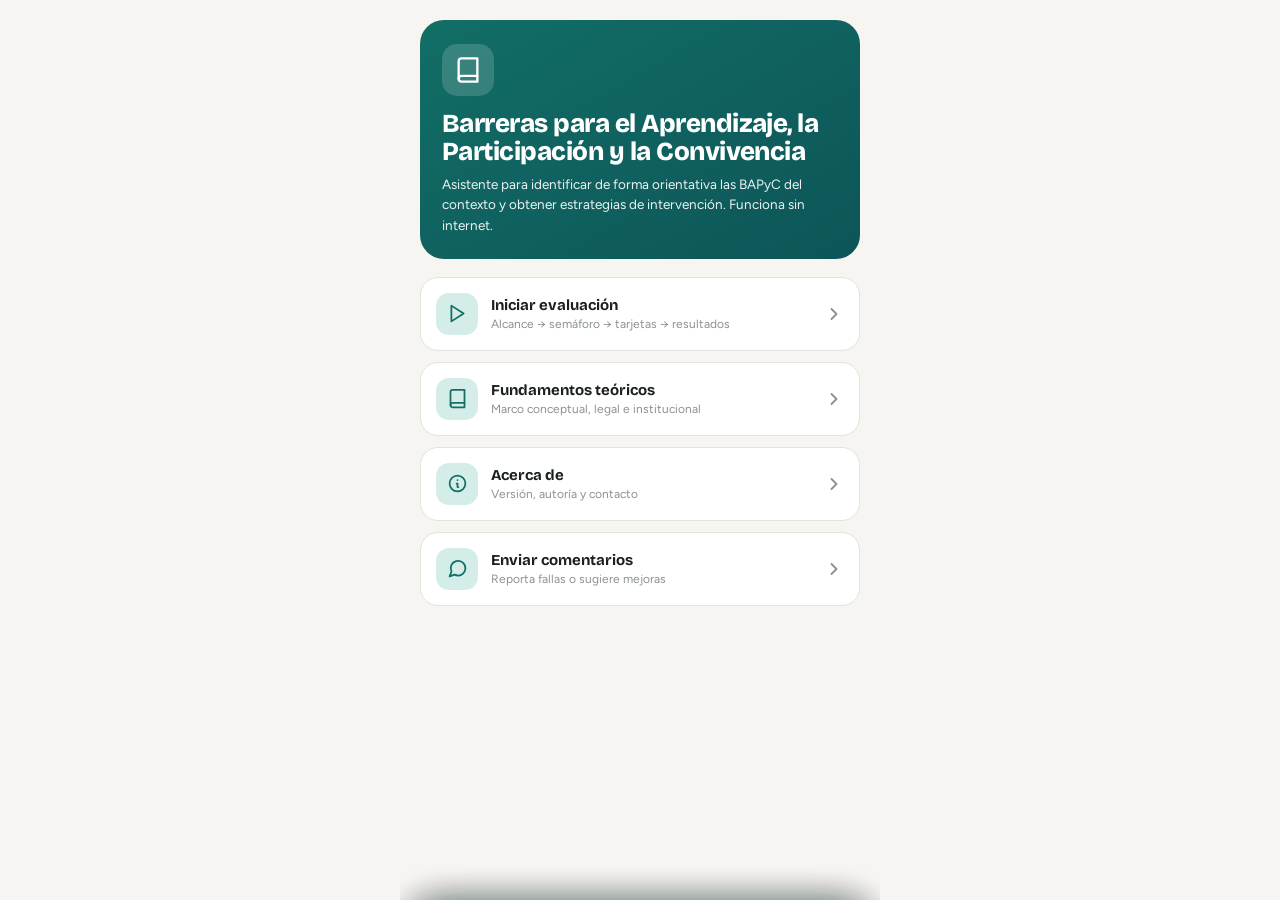
==== index.html @ d59c04f3 "Install Vercel Web Analytics ## Vercel Web Analytics Implementation  Successfully installed and conf" ====
<!doctype html>
<html lang="es-MX">
<head>
  <meta charset="utf-8">
  <meta name="viewport" content="width=device-width, initial-scale=1, viewport-fit=cover, maximum-scale=1">
  <meta name="theme-color" content="#126E66">
  <meta name="apple-mobile-web-app-capable" content="yes">
  <meta name="apple-mobile-web-app-status-bar-style" content="default">
  <meta name="apple-mobile-web-app-title" content="BAPyC">
  <link rel="manifest" href="./manifest.webmanifest">
  <link rel="apple-touch-icon" href="./icons/icon-192.png">
  <link rel="preconnect" href="https://fonts.googleapis.com">
  <link rel="preconnect" href="https://fonts.gstatic.com" crossorigin>
  <link rel="stylesheet" href="https://fonts.googleapis.com/css2?family=Bricolage+Grotesque:opsz,wght@12..96,600;12..96,700;12..96,800&family=Figtree:wght@400;500;600;700&display=swap">
  <link rel="stylesheet" href="./styles.css">
  <title>BAPyC · Diagnóstico</title>
  <script>
    window.va = window.va || function () { (window.vaq = window.vaq || []).push(arguments); };
  </script>
  <script defer src="/_vercel/insights/script.js"></script>
</head>
<body>
<div class="app" id="app">

  <!-- ══════════ VIEW · INICIO ══════════ -->
  <section class="view active" data-view="inicio">
    <div class="body" style="padding-top:calc(env(safe-area-inset-top) + 20px)">
      <div class="home-hero">
        <div class="logo"><svg viewBox="0 0 24 24" fill="none" stroke="#fff" stroke-width="2" stroke-linecap="round" stroke-linejoin="round"><path d="M4 19.5A2.5 2.5 0 016.5 17H20"/><path d="M6.5 2H20v20H6.5A2.5 2.5 0 014 19.5v-15A2.5 2.5 0 016.5 2z"/></svg></div>
        <h1>Barreras para el Aprendizaje, la Participación y la Convivencia</h1>
        <p>Asistente para identificar de forma orientativa las BAPyC del contexto y obtener estrategias de intervención. Funciona sin internet.</p>
      </div>
      <div class="home-list">
        <button class="home-item" id="homeStart">
          <div class="hic"><svg viewBox="0 0 24 24" fill="none" stroke="currentColor" stroke-width="2" stroke-linecap="round" stroke-linejoin="round"><path d="M5 3l14 9-14 9V3z"/></svg></div>
          <div><div class="ht">Iniciar evaluación</div><div class="hs">Alcance → semáforo → tarjetas → resultados</div></div>
          <svg class="harrow" width="20" height="20" viewBox="0 0 24 24" fill="none" stroke="currentColor" stroke-width="2.2" stroke-linecap="round" stroke-linejoin="round"><path d="M9 6l6 6-6 6"/></svg>
        </button>
        <button class="home-item" id="homeFund">
          <div class="hic"><svg viewBox="0 0 24 24" fill="none" stroke="currentColor" stroke-width="2" stroke-linecap="round" stroke-linejoin="round"><path d="M4 19.5A2.5 2.5 0 016.5 17H20"/><path d="M6.5 2H20v20H6.5A2.5 2.5 0 014 19.5v-15A2.5 2.5 0 016.5 2z"/></svg></div>
          <div><div class="ht">Fundamentos teóricos</div><div class="hs">Marco conceptual, legal e institucional</div></div>
          <svg class="harrow" width="20" height="20" viewBox="0 0 24 24" fill="none" stroke="currentColor" stroke-width="2.2" stroke-linecap="round" stroke-linejoin="round"><path d="M9 6l6 6-6 6"/></svg>
        </button>
        <button class="home-item" id="homeAbout">
          <div class="hic"><svg viewBox="0 0 24 24" fill="none" stroke="currentColor" stroke-width="2" stroke-linecap="round" stroke-linejoin="round"><circle cx="12" cy="12" r="9"/><path d="M12 8v.01M11 12h1v4h1"/></svg></div>
          <div><div class="ht">Acerca de</div><div class="hs">Versión, autoría y contacto</div></div>
          <svg class="harrow" width="20" height="20" viewBox="0 0 24 24" fill="none" stroke="currentColor" stroke-width="2.2" stroke-linecap="round" stroke-linejoin="round"><path d="M9 6l6 6-6 6"/></svg>
        </button>
      </div>
      <button class="install-btn" id="installBtn" style="display:none">
        <svg viewBox="0 0 24 24" fill="none" stroke="currentColor" stroke-width="2" stroke-linecap="round" stroke-linejoin="round"><path d="M12 3v12M8 11l4 4 4-4"/><path d="M4 17v2a2 2 0 002 2h12a2 2 0 002-2v-2"/></svg>
        Instalar en la pantalla de inicio
      </button>
    </div>
  </section>

  <!-- ══════════ VIEW · FUNDAMENTOS ══════════ -->
  <section class="view" data-view="fundamentos">
    <div class="appbar">
      <div class="back" id="backFund">‹</div>
      <div class="titles"><span class="kicker">Referencia</span><h2>Fundamentos teóricos</h2></div>
    </div>
    <div class="body" id="fundBody"></div>
  </section>

  <!-- ══════════ VIEW · ACERCA DE ══════════ -->
  <section class="view" data-view="acerca">
    <div class="appbar">
      <div class="back" id="backAbout">‹</div>
      <div class="titles"><span class="kicker">Información</span><h2>Acerca de</h2></div>
    </div>
    <div class="body">
      <div class="about-card">
        <div class="about-row"><span class="al">Aplicación</span><span class="av">BAPyC · Diagnóstico</span></div>
        <div class="about-row"><span class="al">Versión</span><span class="av">PWA 1.1</span></div>
        <div class="about-row"><span class="al">Desarrollador</span><span class="av">José A. Lara C.</span></div>
        <div class="about-row"><span class="al">Organización</span><span class="av">ARTHYON</span></div>
        <div class="about-row"><span class="al">Contacto</span><span class="av">arthyonapps@gmail.com</span></div>
      </div>
      <p class="about-copy">© 2026 ARTHYON · José A. Lara C.<br>Todos los derechos reservados.</p>
      <p class="about-copy" style="color:var(--ink2)">Resultado orientativo: no diagnostica al estudiante. Identifica barreras del contexto y requiere revisión con el colectivo escolar y la UDEI.</p>
    </div>
  </section>

  <!-- ══════════ VIEW 0 · ALCANCE ══════════ -->
  <section class="view" data-view="scope">
    <div class="appbar">
      <div class="back" id="backToInicio">‹</div>
      <div class="titles">
        <span class="kicker">Antes de empezar</span>
        <h2>¿Sobre quién es la valoración?</h2>
      </div>
    </div>
    <div class="body">
      <p class="lead">Elige el alcance. En todos los casos, cada barrera se ubica en el <b>contexto donde se genera</b> (aula, escuela o familia) — el alcance solo define a quién acompañas.</p>
      <div id="scopeList"></div>
      <div class="scope-ref" id="scopeRef" style="display:none">
        <label id="scopeRefLbl">Identificador</label>
        <input id="scopeRefInput" type="text" maxlength="24" placeholder="Iniciales o código" autocomplete="off">
        <div class="priv">
          <svg width="14" height="14" viewBox="0 0 24 24" fill="none" stroke="var(--ink3)" stroke-width="2" stroke-linecap="round" stroke-linejoin="round"><path d="M12 2l8 4v6c0 5-3.5 8-8 10-4.5-2-8-5-8-10V6z"/></svg>
          Usa un nombre o alias (no el nombre completo real). No registres datos sensibles.
        </div>
      </div>
      <div class="scope-cond" id="scopeCond" style="display:none">
        <div class="sheet-lbl" id="condLbl">¿Enfrenta alguna condición? (opcional)</div>
        <button class="cond-select" id="condSelect" type="button">
          <span id="condSelectText" class="ph">Selecciona una condición…</span>
          <svg class="chev" viewBox="0 0 24 24" fill="none" stroke="currentColor" stroke-width="2.2" stroke-linecap="round" stroke-linejoin="round"><path d="M6 9l6 6 6-6"/></svg>
        </button>
        <div class="cond-hint">
          <svg width="14" height="14" viewBox="0 0 24 24" fill="none" stroke="var(--ink3)" stroke-width="2" stroke-linecap="round"><path d="M12 8v5M12 16h.01"/><circle cx="12" cy="12" r="9"/></svg>
          Solo personaliza los ejemplos para hacer visibles barreras del contexto que a veces no se notan. No es un diagnóstico ni lo requiere: el resultado siempre se atribuye al contexto, nunca al alumno.
        </div>
      </div>
    </div>
    <div class="foot">
      <button class="cta" id="toSemaforo" disabled>Continuar <svg width="18" height="18" viewBox="0 0 24 24" fill="none" stroke="currentColor" stroke-width="2.4" stroke-linecap="round"><path d="M5 12h14M13 6l6 6-6 6"/></svg></button>
      <p class="foot-note" id="scopeNote">Elige un alcance para continuar</p>
    </div>
  </section>

  <!-- ══════════ VIEW 1 · SEMÁFORO ══════════ -->
  <section class="view" data-view="semaforo">
    <div class="appbar">
      <div class="back" id="backScope">‹</div>
      <div class="titles">
        <span class="kicker">Paso 1 de 4 · 30 segundos</span>
        <h2>¿Dónde vale la pena mirar?</h2>
      </div>
    </div>
    <div class="body">
      <div id="scopeBadgeWrap"></div>
      <div id="condNote"></div>
      <p class="lead">Piensa en las barreras que el alumnado enfrenta y marca con el semáforo cómo ves cada familia. <b>Solo profundizarás en las que marques 🟡 o 🔴.</b></p>
      <div id="famList"></div>
      <button class="ev-cam" id="addBarBtn" style="margin-top:2px">
        <svg width="17" height="17" viewBox="0 0 24 24" fill="none" stroke="currentColor" stroke-width="2.2" stroke-linecap="round"><path d="M12 5v14M5 12h14"/></svg>
        ¿No encuentras la barrera? Agrégala
      </button>
    </div>
    <div class="foot">
      <button class="cta" id="toSwipe" disabled>Explorar barreras señaladas <svg width="18" height="18" viewBox="0 0 24 24" fill="none" stroke="currentColor" stroke-width="2.4" stroke-linecap="round"><path d="M5 12h14M13 6l6 6-6 6"/></svg></button>
      <p class="foot-note" id="semNote">Marca al menos una familia para continuar</p>
    </div>
  </section>

  <!-- ══════════ VIEW 2 · SWIPE ══════════ -->
  <section class="view" data-view="swipe">
    <div class="appbar">
      <div class="back" id="backSem">‹</div>
      <div class="titles">
        <span class="kicker" id="swKicker">Paso 2 de 4 · Explorar</span>
        <h2 id="swTitle">Explorar situaciones</h2>
      </div>
    </div>
    <div class="body" style="overflow:hidden">
      <div class="deck-head">
        <div class="deck-fam" id="deckFam"></div>
        <div class="deck-count" id="deckCount"></div>
      </div>
      <div class="progress"><i id="swBar" style="width:0%"></i></div>
      <div class="deck" id="deck"></div>
      <div class="sw-actions">
        <button class="sw-btn no" id="btnNo" aria-label="No lo veo">✕</button>
        <button class="sw-btn idk" id="btnIdk" aria-label="No sé">?</button>
        <button class="sw-btn yes" id="btnYes" aria-label="Sí lo veo">✓</button>
      </div>
      <div class="sw-legend"><span>No lo veo</span><span>No sé</span><span>Sí lo veo</span></div>
      <button class="ev-cam" id="prevCardBtn" style="margin-top:14px;display:none">
        <svg width="16" height="16" viewBox="0 0 24 24" fill="none" stroke="currentColor" stroke-width="2.2" stroke-linecap="round" stroke-linejoin="round"><path d="M9 14l-4-4 4-4"/><path d="M5 10h11a4 4 0 010 8h-1"/></svg>
        Regresar a pregunta anterior
      </button>
    </div>

    <!-- context picker -->
    <div class="ctxscrim" id="ctxScrim"></div>
    <div class="ctxsheet" id="ctxSheet">
      <h3>¿En qué contexto se genera?</h3>
      <p>La barrera se genera en el contexto, no en el alumno. Marca todos los contextos donde el alumnado la enfrenta — en 2 o más se vuelve <b>sistémica</b>.</p>
      <div class="ctx-opts" id="ctxOpts"></div>
      <div class="freq-lbl">¿Con qué frecuencia ocurre? <span>define el impacto y la prioridad</span></div>
      <div class="freq-opts" id="freqOpts"></div>
      <div style="display:flex;gap:10px;align-items:stretch">
        <button class="cta ghost" id="ctxCancel" style="flex:0 0 54px;width:54px;padding:0" aria-label="Atrás">
          <svg width="20" height="20" viewBox="0 0 24 24" fill="none" stroke="currentColor" stroke-width="2.4" stroke-linecap="round" stroke-linejoin="round"><path d="M15 18l-6-6 6-6"/></svg>
        </button>
        <button class="cta" id="ctxConfirm" style="flex:1">Confirmar</button>
      </div>
    </div>

    <!-- hoja de ayuda -->
    <div class="ctxscrim" id="helpScrim"></div>
    <div class="ctxsheet" id="helpSheet">
      <h3>¿Qué observar?</h3>
      <div class="help-fam" id="helpFam"></div>
      <div class="help-q" id="helpQ"></div>
      <p id="helpExpl"></p>
      <div class="sheet-lbl" id="helpExLbl">Ejemplos</div>
      <ul class="help-ex" id="helpEx"></ul>
      <div style="display:flex;gap:9px">
        <button class="cta2 solid" data-a="yes" style="flex:1">Sí lo veo</button>
        <button class="cta2" data-a="no" style="flex:1">No lo veo</button>
      </div>
      <button class="cta2 ghost2" data-a="idk" style="margin-top:9px;width:100%">Aún no lo sé</button>
    </div>
  </section>

  <!-- ══════════ VIEW 3 · EVIDENCIA ══════════ -->
  <section class="view" data-view="evidencia">
    <div class="appbar">
      <div class="back" id="backSwipe">‹</div>
      <div class="titles">
        <span class="kicker">Paso 3 de 4 · Evidencia</span>
        <h2>Respalda lo que viste</h2>
      </div>
    </div>
    <div class="body">
      <p class="lead">Solo para las barreras presentes en el contexto. <b>Toca la evidencia observable — sin teclear.</b></p>
      <div id="evList"></div>
    </div>
    <div class="foot">
      <button class="cta" id="toResults">Ver resultados <svg width="18" height="18" viewBox="0 0 24 24" fill="none" stroke="currentColor" stroke-width="2.4" stroke-linecap="round"><path d="M5 12h14M13 6l6 6-6 6"/></svg></button>
    </div>
  </section>

  <!-- ══════════ VIEW 4 · RESULTADOS ══════════ -->
  <section class="view" data-view="resultados">
    <div class="appbar">
      <div class="titles">
        <span class="kicker">Paso 4 de 4 · Resultados</span>
        <h2>Barreras identificadas</h2>
      </div>
    </div>
    <div class="body" id="resBody"></div>
    <div class="foot">
      <div class="res-actions">
        <button class="cta2" id="copyBtn">
          <svg viewBox="0 0 24 24" fill="none" stroke="currentColor" stroke-width="2" stroke-linecap="round" stroke-linejoin="round"><rect x="9" y="9" width="11" height="11" rx="2"/><path d="M5 15V5a2 2 0 012-2h8"/></svg>
          Copiar reporte
        </button>
        <button class="cta2 solid" id="shareBtn">
          <svg viewBox="0 0 24 24" fill="none" stroke="currentColor" stroke-width="2.2" stroke-linecap="round" stroke-linejoin="round"><circle cx="18" cy="5" r="3"/><circle cx="6" cy="12" r="3"/><circle cx="18" cy="19" r="3"/><path d="M8.6 13.5l6.8 4M15.4 6.5l-6.8 4"/></svg>
          Compartir
        </button>
        <button class="cta2 ghost2" id="printBtn">
          <svg viewBox="0 0 24 24" fill="none" stroke="currentColor" stroke-width="2" stroke-linecap="round" stroke-linejoin="round"><path d="M6 9V2h12v7"/><path d="M6 18H4a2 2 0 01-2-2v-5a2 2 0 012-2h16a2 2 0 012 2v5a2 2 0 01-2 2h-2"/><rect x="6" y="14" width="12" height="8" rx="1"/></svg>
          Imprimir / PDF
        </button>
        <button class="cta2 ghost2" id="newBtn">
          <svg viewBox="0 0 24 24" fill="none" stroke="currentColor" stroke-width="2.2" stroke-linecap="round" stroke-linejoin="round"><path d="M12 5v14M5 12h14"/></svg>
          Nueva evaluación
        </button>
      </div>
    </div>
  </section>

  <!-- Hoja: instrucciones para instalar (iOS / navegador sin API) -->
  <div class="ctxscrim" id="installScrim"></div>
  <div class="ctxsheet" id="installSheet">
    <h3 id="installTitle">Instalar en tu iPhone</h3>
    <p id="installIntro">Para tenerla como app —con ícono propio y a pantalla completa, funcionando sin internet— agrégala a tu pantalla de inicio:</p>
    <ol class="install-steps" id="installSteps"></ol>
    <button class="cta" id="installClose">Entendido</button>
  </div>

  <!-- Hoja: selector de condición -->
  <div class="ctxscrim" id="condScrim"></div>
  <div class="ctxsheet" id="condSheet">
    <h3>¿Enfrenta alguna condición?</h3>
    <p>Elige una para hacer más específica la valoración. El resultado siempre se atribuye al <b>contexto</b>, nunca al alumno.</p>
    <div class="ctx-opts" id="condOptList" style="max-height:340px"></div>
  </div>

  <!-- Hoja: agregar barrera (salida de escape) -->
  <div class="ctxscrim" id="barScrim"></div>
  <div class="ctxsheet" id="barSheet">
    <h3>Agregar una barrera</h3>
    <p>¿La barrera que buscas no está en el cuestionario? Descríbela. Se marcará <b>para revisión con la UDEI</b>.</p>
    <textarea class="sheet-txt" id="barDesc" maxlength="240" placeholder="Describe la barrera del contexto y a quién afecta…"></textarea>
    <div class="sheet-lbl">Familia (opcional)</div>
    <div class="chip-row" id="barFamOpts"></div>
    <div class="sheet-lbl">¿En qué contexto se genera?</div>
    <div class="ctx-opts" id="barCtxOpts"></div>
    <button class="cta" id="barConfirm" disabled>Agregar barrera</button>
  </div>

  <div class="toast" id="toast"></div>
</div>

<script type="module" src="./js/app.js"></script>
<script type="module" src="./js/feedback.js"></script>
</body>
</html>
---- styles.css ----
/* ─────────────────────────────────────────────────────────────────────────────
   BAPyC · PWA — sistema visual (extraído de prototipo-bapyc-dinamico.html)
   Adaptado: sin marco de teléfono ni chrome de estudio; la app llena la pantalla.
   ───────────────────────────────────────────────────────────────────────────── */

:root{
  --teal:#126E66; --teal-dark:#0D5558; --teal-ctr:#D4EDE9;
  --escolar:#0F6E56; --escolar-bg:#E1F5EE;
  --aulico:#534AB7;  --aulico-bg:#EEEDFE;
  --socio:#D85A30;   --socio-bg:#FAECE7;
  --ok:#2E875E; --ok-bg:#D7EFE2;
  --warn:#B9820F; --warn-bg:#FBEBC9;
  --risk:#C24B3A; --risk-bg:#F8DDD6;
  --paper:#F6F5F1; --soft:#F0EFEA; --line:#E4E2DB;
  --ink:#1A201F; --ink2:#586462; --ink3:#8A938F;
  --card:#FFFFFF;
}

*{box-sizing:border-box;margin:0;padding:0}
html{-webkit-text-size-adjust:100%}
body{
  font-family:"Figtree",system-ui,-apple-system,sans-serif;
  background:var(--paper); color:var(--ink);
  min-height:100dvh; overscroll-behavior-y:none;
}

/* ─── App container (llena la pantalla; centrado en escritorio) ───────────── */
.app{
  width:100%; max-width:480px; margin:0 auto;
  min-height:100dvh; height:100dvh;
  background:var(--paper); display:flex; flex-direction:column;
  position:relative; overflow:hidden;
}
@supports not (height:100dvh){ .app{height:100vh} }

.appbar{
  padding:calc(env(safe-area-inset-top) + 12px) 20px 12px;
  flex-shrink:0; display:flex; align-items:center; gap:12px;
  background:var(--paper);
}
.appbar .back{
  width:38px; height:38px; border-radius:12px; border:1px solid var(--line); background:#fff;
  display:grid; place-items:center; cursor:pointer; flex-shrink:0; color:var(--ink2); font-size:18px;
  transition:.2s;
}
.appbar .back:hover{background:var(--soft)}
.appbar .titles{display:flex; flex-direction:column; gap:1px; min-width:0}
.appbar .kicker{font-size:11px;font-weight:700;letter-spacing:.1em;text-transform:uppercase;color:var(--teal)}
.appbar h2{font-family:"Bricolage Grotesque",sans-serif;font-size:19px;font-weight:700;letter-spacing:-.01em;color:var(--ink)}

.body{flex:1; min-height:0; overflow-y:auto; padding:4px 20px 24px; -webkit-overflow-scrolling:touch; scrollbar-width:none}
.body::-webkit-scrollbar{display:none}

/* view switching */
.view{display:none; flex-direction:column; min-height:0; flex:1}
.view.active{display:flex; flex:1; min-height:0; animation:slideIn .4s cubic-bezier(.22,.61,.36,1)}
@keyframes slideIn{from{opacity:0;transform:translateX(14px)}to{opacity:1;transform:none}}
@media (prefers-reduced-motion:reduce){ .view.active{animation:none} *{scroll-behavior:auto!important} }

.lead{color:var(--ink2);font-size:14px;line-height:1.5;margin-bottom:16px}
.lead b{color:var(--ink)}

/* ─── Semáforo cards ───────────────────────────────────────────────────────── */
.fam{background:#fff;border:1px solid var(--line);border-radius:20px;padding:15px 15px 13px;margin-bottom:11px;transition:.25s}
.fam-top{display:flex;align-items:center;gap:12px;margin-bottom:12px}
.fam-ic{width:42px;height:42px;border-radius:13px;display:grid;place-items:center;flex-shrink:0}
.fam-ic svg{width:22px;height:22px}
.fam-tt{font-family:"Bricolage Grotesque",sans-serif;font-size:15.5px;font-weight:700;color:var(--ink);line-height:1.1}
.fam-sub{font-size:11.5px;color:var(--ink3);margin-top:2px;line-height:1.35}
.light-row{display:flex;gap:8px}
.light{flex:1;display:flex;flex-direction:column;align-items:center;gap:5px;padding:10px 4px;border-radius:13px;border:1.5px solid var(--line);background:#fff;cursor:pointer;transition:.18s}
.light .bulb{width:20px;height:20px;border-radius:50%;background:var(--soft);border:1.5px solid var(--line);transition:.18s}
.light .lbl{font-size:11px;font-weight:700;color:var(--ink3);transition:.18s}
.light:hover{background:var(--soft)}
.light[data-v="green"].sel{border-color:var(--ok);background:var(--ok-bg)}
.light[data-v="green"].sel .bulb{background:var(--ok);border-color:var(--ok)}
.light[data-v="green"].sel .lbl{color:var(--ok)}
.light[data-v="amber"].sel{border-color:var(--warn);background:var(--warn-bg)}
.light[data-v="amber"].sel .bulb{background:var(--warn);border-color:var(--warn)}
.light[data-v="amber"].sel .lbl{color:var(--warn)}
.light[data-v="red"].sel{border-color:var(--risk);background:var(--risk-bg)}
.light[data-v="red"].sel .bulb{background:var(--risk);border-color:var(--risk)}
.light[data-v="red"].sel .lbl{color:var(--risk)}

/* ─── Swipe deck ───────────────────────────────────────────────────────────── */
.deck-head{display:flex;align-items:center;justify-content:space-between;margin-bottom:6px}
.deck-fam{display:flex;align-items:center;gap:8px;font-size:12.5px;font-weight:700}
.deck-fam .d{width:22px;height:22px;border-radius:7px;display:grid;place-items:center}
.deck-fam .d svg{width:13px;height:13px}
.deck-count{font-size:12px;font-weight:700;color:var(--ink3);font-variant-numeric:tabular-nums}
.progress{height:6px;background:var(--soft);border-radius:6px;overflow:hidden;margin:8px 0 18px}
.progress i{display:block;height:100%;background:var(--teal);border-radius:6px;transition:.4s cubic-bezier(.22,.61,.36,1)}

.deck{position:relative;height:322px;margin-bottom:12px}
.swcard{position:absolute;inset:0;background:#fff;border:1px solid var(--line);border-radius:24px;padding:22px 20px;display:flex;flex-direction:column;box-shadow:0 10px 30px -14px rgba(20,40,36,.28);transition:transform .4s cubic-bezier(.3,.7,.3,1),opacity .35s;will-change:transform;touch-action:pan-y}
.swcard .chip{align-self:flex-start;font-size:11px;font-weight:700;padding:5px 11px;border-radius:9px;margin-bottom:16px}
.swcard .q{font-family:"Bricolage Grotesque",sans-serif;font-size:21px;font-weight:600;line-height:1.24;color:var(--ink);letter-spacing:-.01em}
.swcard .hint{margin-top:auto;font-size:12px;color:var(--ink3);display:flex;align-items:center;gap:6px}
.swcard.gone-yes{transform:translateX(120%) rotate(9deg)!important;opacity:0}
.swcard.gone-no{transform:translateX(-120%) rotate(-9deg)!important;opacity:0}
.swcard.gone-idk{transform:translateY(115%) scale(.9)!important;opacity:0}
.stamp{position:absolute;top:20px;font-size:15px;font-weight:800;letter-spacing:.06em;padding:6px 12px;border-radius:10px;border:2.5px solid;opacity:0;transition:.12s;text-transform:uppercase}
.stamp.yes{right:20px;transform:rotate(11deg);color:var(--ok);border-color:var(--ok)}
.stamp.no{left:20px;transform:rotate(-11deg);color:var(--risk);border-color:var(--risk)}

.sw-actions{display:flex;gap:10px;align-items:center;justify-content:center}
.sw-btn{border:none;border-radius:50%;cursor:pointer;display:grid;place-items:center;transition:.16s;flex-shrink:0}
.sw-btn:active{transform:scale(.9)}
.sw-btn.no{width:58px;height:58px;background:#fff;border:1.5px solid var(--risk);color:var(--risk);font-size:24px}
.sw-btn.idk{width:48px;height:48px;background:#fff;border:1.5px solid var(--line);color:var(--ink3);font-size:11px;font-weight:800;letter-spacing:.02em}
.sw-btn.yes{width:58px;height:58px;background:var(--ok);border:1.5px solid var(--ok);color:#fff;font-size:26px}
.sw-btn:hover{filter:brightness(.97)}
.sw-legend{display:flex;justify-content:space-between;padding:10px 6px 0;font-size:11px;font-weight:600;color:var(--ink3)}

/* context picker sheet + reusable sheets */
.ctxscrim{position:absolute;inset:0;background:rgba(18,30,28,.32);opacity:0;pointer-events:none;transition:opacity .3s;z-index:15;backdrop-filter:blur(1px)}
.ctxscrim.up{opacity:1;pointer-events:auto}
.ctxsheet{position:absolute;left:0;right:0;bottom:0;background:#fff;border-radius:26px 26px 0 0;padding:20px 20px calc(env(safe-area-inset-bottom) + 26px);box-shadow:0 -14px 40px -18px rgba(20,40,36,.3);transform:translateY(101%);transition:transform .38s cubic-bezier(.22,.61,.36,1);z-index:20;border-top:1px solid var(--line);max-height:88%;overflow-y:auto}
.ctxsheet.up{transform:none}
.ctxsheet h3{font-family:"Bricolage Grotesque",sans-serif;font-size:16px;font-weight:700;margin-bottom:3px}
.ctxsheet p{font-size:12.5px;color:var(--ink2);margin-bottom:15px;line-height:1.4}
.ctx-opts{display:flex;flex-direction:column;gap:9px;margin-bottom:16px}
.ctx-opt{display:flex;align-items:center;gap:12px;padding:13px 14px;border-radius:15px;border:1.5px solid var(--line);background:#fff;cursor:pointer;transition:.16s}
.ctx-opt .cic{width:36px;height:36px;border-radius:11px;display:grid;place-items:center;flex-shrink:0}
.ctx-opt .cic svg{width:19px;height:19px}
.ctx-opt .cn{font-weight:700;font-size:14px;color:var(--ink)}
.ctx-opt .cd{font-size:11.5px;color:var(--ink3);margin-top:1px}
.ctx-opt .chk{margin-left:auto;width:24px;height:24px;border-radius:8px;border:1.8px solid var(--line);display:grid;place-items:center;color:#fff;transition:.16s}
.ctx-opt.on{border-color:var(--teal);background:color-mix(in srgb,var(--teal-ctr) 70%,#fff)}
.ctx-opt.on .chk{background:var(--teal);border-color:var(--teal)}

/* ─── Evidencia ────────────────────────────────────────────────────────────── */
.ev-card{background:#fff;border:1px solid var(--line);border-radius:20px;padding:16px;margin-bottom:12px}
.ev-q{font-size:13.5px;font-weight:600;color:var(--ink);line-height:1.4;margin-bottom:6px}
.ev-ctx{display:flex;gap:5px;flex-wrap:wrap;margin-bottom:13px}
.ev-lbl{font-size:11.5px;font-weight:700;color:var(--ink2);margin-bottom:9px}
.ev-chips{display:flex;flex-wrap:wrap;gap:7px;margin-bottom:12px}
.ev-chip{font-size:12px;font-weight:600;padding:8px 12px;border-radius:11px;border:1.4px solid var(--line);background:#fff;color:var(--ink2);cursor:pointer;transition:.15s;display:flex;align-items:center;gap:6px}
.ev-chip:hover{background:var(--soft)}
.ev-chip.on{border-color:var(--teal);background:var(--teal-ctr);color:var(--teal-dark)}
.ev-chip.ev-otro{border-style:dashed;border-color:var(--teal);color:var(--teal)}
.ev-chip.ev-otro.on{background:var(--teal-ctr)}
.ev-otro-txt{width:100%;margin-top:10px;padding:11px 13px;border:1.5px solid var(--line);border-radius:13px;font-family:"Figtree",sans-serif;font-size:13.5px;color:var(--ink);background:#fff;resize:vertical;min-height:60px}
.ev-otro-txt:focus{outline:none;border-color:var(--teal)}
.ev-cam{display:flex;align-items:center;justify-content:center;gap:8px;width:100%;padding:13px;border-radius:14px;border:1.5px dashed var(--line);background:var(--soft);color:var(--ink2);font-weight:700;font-size:13px;cursor:pointer;transition:.15s}
.ev-cam:hover{border-color:var(--teal);color:var(--teal)}
.ev-cam.done{border-style:solid;border-color:var(--ok);background:var(--ok-bg);color:var(--ok)}

/* ─── Resultados ───────────────────────────────────────────────────────────── */
.res-hero{background:linear-gradient(150deg,var(--teal),var(--teal-dark));color:#fff;border-radius:22px;padding:20px;margin-bottom:14px}
.res-hero .k{font-size:11px;font-weight:700;letter-spacing:.12em;text-transform:uppercase;opacity:.85}
.res-hero .big{font-family:"Bricolage Grotesque",sans-serif;font-size:34px;font-weight:800;line-height:1;margin:8px 0 4px;font-variant-numeric:tabular-nums}
.res-hero .sm{font-size:13px;opacity:.9;line-height:1.4}
.res-stats{display:flex;gap:10px;margin-bottom:16px}
.res-stat{flex:1;background:#fff;border:1px solid var(--line);border-radius:16px;padding:12px 13px}
.res-stat .num{font-family:"Bricolage Grotesque",sans-serif;font-size:23px;font-weight:800;font-variant-numeric:tabular-nums}
.res-stat .cap{font-size:11px;color:var(--ink3);font-weight:600;line-height:1.25;margin-top:2px}
.bar-card{background:#fff;border:1px solid var(--line);border-radius:18px;padding:15px;margin-bottom:11px;border-left:4px solid var(--line)}
.bar-card.alta{border-left-color:var(--risk)}
.bar-card.media{border-left-color:var(--warn)}
.bar-card.baja{border-left-color:var(--ok)}
.bar-card.review{border-left-color:var(--socio);border-left-style:dashed}
.bar-top{display:flex;align-items:flex-start;justify-content:space-between;gap:10px;margin-bottom:9px}
.bar-name{font-family:"Bricolage Grotesque",sans-serif;font-size:15px;font-weight:700;color:var(--ink);line-height:1.15}
.pri{font-size:10.5px;font-weight:800;padding:4px 9px;border-radius:8px;letter-spacing:.03em;white-space:nowrap;text-transform:uppercase;flex-shrink:0}
.pri.alta{background:var(--risk-bg);color:var(--risk)}
.pri.media{background:var(--warn-bg);color:var(--warn)}
.pri.baja{background:var(--ok-bg);color:var(--ok)}
.bar-ctx{display:flex;gap:5px;flex-wrap:wrap;margin-bottom:10px;align-items:center}
.freq-tag{font-size:10.5px;font-weight:700;padding:3px 8px;border-radius:7px;background:var(--line);color:var(--ink2);white-space:nowrap}
.sys-tag{font-size:10.5px;font-weight:800;padding:3px 8px;border-radius:7px;background:var(--socio-bg);color:var(--socio);text-transform:uppercase;letter-spacing:.03em;white-space:nowrap}
/* Selector de frecuencia/impacto en la hoja de contexto */
.freq-lbl{font-size:13px;font-weight:700;color:var(--ink);margin:14px 0 8px}
.freq-lbl span{font-weight:500;color:var(--ink3);font-size:11.5px}
.freq-opts{display:flex;gap:8px;margin-bottom:14px}
.freq-opt{flex:1;border:1.5px solid var(--line);border-radius:12px;padding:9px 8px;text-align:center;cursor:pointer;transition:border-color .12s,background .12s}
.freq-opt .fq-lbl{font-size:12.5px;font-weight:700;color:var(--ink)}
.freq-opt .fq-sub{font-size:10px;color:var(--ink3);line-height:1.2;margin-top:2px}
.freq-opt.on{border-color:var(--teal);background:var(--teal-ctr)}
.freq-opt.on .fq-lbl{color:var(--teal-dark)}
.review-badge{display:inline-flex;align-items:center;gap:5px;font-size:11px;font-weight:700;color:var(--socio);background:var(--socio-bg);padding:4px 9px;border-radius:8px;margin-bottom:10px}
.review-badge svg{width:13px;height:13px}
.tag{font-size:10.5px;font-weight:700;padding:4px 9px;border-radius:8px}
.tag.escolar{background:var(--escolar-bg);color:var(--escolar)}
.tag.aulico{background:var(--aulico-bg);color:var(--aulico)}
.tag.sociofamiliar{background:var(--socio-bg);color:var(--socio)}
.adapt-badge{margin-top:10px;display:inline-flex;align-items:center;gap:6px;background:rgba(255,255,255,.18);padding:6px 12px;border-radius:9px;font-size:12px;font-weight:700}
.adapt-badge svg{width:13px;height:13px}
.disclaimer{display:flex;gap:9px;background:color-mix(in srgb,var(--teal-ctr) 75%,#fff);border-radius:14px;padding:13px;margin:6px 0 14px}
.disclaimer svg{flex-shrink:0;margin-top:1px}
.disclaimer p{font-size:12px;color:var(--teal-dark);line-height:1.5}

/* ─── Bottom action ────────────────────────────────────────────────────────── */
.foot{padding:12px 20px calc(env(safe-area-inset-bottom) + 16px);flex-shrink:0;position:relative;background:linear-gradient(to top,var(--paper) 72%,transparent)}
.cta{width:100%;padding:16px;border:none;border-radius:19px;background:var(--teal);color:#fff;font-family:"Figtree",sans-serif;font-size:15px;font-weight:700;cursor:pointer;display:flex;align-items:center;justify-content:center;gap:8px;transition:.18s}
.cta:hover{background:var(--teal-dark)}
.cta:disabled{background:var(--line);color:var(--ink3);cursor:not-allowed}
.cta.ghost{background:#fff;color:var(--teal);border:1.5px solid var(--teal)}
.cta.ghost:hover{background:var(--teal-ctr)}
.foot-note{text-align:center;font-size:11.5px;color:var(--ink3);margin-top:9px}
.res-actions{display:grid;grid-template-columns:1fr 1fr;gap:9px}
.cta2{display:flex;align-items:center;justify-content:center;gap:7px;min-height:50px;padding:10px 8px;border-radius:15px;cursor:pointer;font-family:"Figtree",sans-serif;font-size:13px;font-weight:700;line-height:1.15;text-align:center;background:#fff;border:1.5px solid var(--line);color:var(--ink2);transition:.16s}
.cta2 svg{width:17px;height:17px;flex-shrink:0}
.cta2:hover{border-color:var(--teal);color:var(--teal)}
.cta2:active{transform:scale(.97)}
.cta2.solid{background:var(--teal);border-color:var(--teal);color:#fff}
.cta2.solid:hover{background:var(--teal-dark);border-color:var(--teal-dark);color:#fff}
.cta2.ghost2{background:var(--soft);border-color:transparent;color:var(--ink2)}
.cta2.ghost2:hover{background:var(--line);color:var(--ink)}
.cta2.ok{background:var(--ok-bg);border-color:var(--ok);color:var(--ok)}

/* ─── Scope (alcance) ──────────────────────────────────────────────────────── */
.scope-card{display:flex;align-items:center;gap:13px;background:#fff;border:1.5px solid var(--line);border-radius:18px;padding:15px;margin-bottom:11px;cursor:pointer;transition:.16s}
.scope-card:hover{border-color:var(--teal)}
.scope-card.on{border-color:var(--teal);background:color-mix(in srgb,var(--teal-ctr) 70%,#fff)}
.scope-ic{width:46px;height:46px;border-radius:14px;display:grid;place-items:center;flex-shrink:0;background:var(--soft);color:var(--teal)}
.scope-card.on .scope-ic{background:var(--teal);color:#fff}
.scope-ic svg{width:23px;height:23px}
.scope-tt{font-family:"Bricolage Grotesque",sans-serif;font-size:15.5px;font-weight:700;color:var(--ink);line-height:1.1}
.scope-sub{font-size:12px;color:var(--ink3);margin-top:3px;line-height:1.35}
.scope-chk{margin-left:auto;width:24px;height:24px;border-radius:50%;border:1.8px solid var(--line);display:grid;place-items:center;color:#fff;flex-shrink:0;transition:.16s}
.scope-card.on .scope-chk{background:var(--teal);border-color:var(--teal)}
.scope-ref{margin-top:6px;background:#fff;border:1px solid var(--line);border-radius:16px;padding:14px}
.scope-ref label{font-size:12px;font-weight:700;color:var(--ink2);display:block;margin-bottom:8px}
.scope-ref input{width:100%;padding:12px 14px;border-radius:13px;border:1.5px solid var(--line);font-family:"Figtree",sans-serif;font-size:16px;color:var(--ink);background:#fff}
.scope-ref input:focus{outline:none;border-color:var(--teal)}
.scope-ref .priv{font-size:11px;color:var(--ink3);margin-top:9px;display:flex;gap:6px;line-height:1.4;align-items:flex-start}
.scope-ref .priv svg{flex-shrink:0;margin-top:1px}
.scope-badge{display:inline-flex;align-items:center;gap:6px;background:color-mix(in srgb,var(--teal-ctr) 70%,#fff);color:var(--teal-dark);font-size:11.5px;font-weight:700;padding:5px 11px;border-radius:9px;margin-bottom:14px}
.scope-badge svg{width:13px;height:13px;flex-shrink:0}
.scope-cond{margin-top:6px;background:#fff;border:1px solid var(--line);border-radius:16px;padding:14px}
.scope-cond > .sheet-lbl{margin-bottom:10px}
.cond-select{display:flex;align-items:center;justify-content:space-between;gap:10px;width:100%;padding:13px 15px;border:1.5px solid var(--line);border-radius:14px;background:#fff;cursor:pointer;font-family:"Figtree",sans-serif;font-size:14px;font-weight:700;color:var(--ink);transition:.15s;text-align:left}
.cond-select:hover{border-color:var(--teal)}
.cond-select .ph{color:var(--ink3);font-weight:500}
.cond-select .chev{width:18px;height:18px;color:var(--ink3);flex-shrink:0}
.cond-select.chosen{border-color:var(--teal);background:color-mix(in srgb,var(--teal-ctr) 70%,#fff)}
.cond-select.chosen span:first-child{color:var(--teal-dark)}
.cond-opt{display:flex;align-items:center;justify-content:space-between;gap:10px;padding:13px 14px;border:1.5px solid var(--line);border-radius:13px;font-size:14px;font-weight:600;color:var(--ink);cursor:pointer;background:#fff;transition:.15s}
.cond-opt:hover{background:var(--soft)}
.cond-opt.on{border-color:var(--teal);background:var(--teal-ctr);color:var(--teal-dark)}
.cond-opt .rc{width:22px;height:22px;border-radius:50%;border:1.8px solid var(--line);display:grid;place-items:center;color:#fff;flex-shrink:0}
.cond-opt.on .rc{background:var(--teal);border-color:var(--teal)}
.cond-hint{font-size:11px;color:var(--ink3);line-height:1.45;margin-top:10px;display:flex;gap:6px;align-items:flex-start}
.cond-hint svg{flex-shrink:0;margin-top:1px}
.cond-note{display:flex;gap:9px;background:color-mix(in srgb,var(--teal-ctr) 60%,#fff);border-radius:13px;padding:11px 13px;margin-bottom:14px;font-size:12px;color:var(--teal-dark);line-height:1.45}
.cond-note svg{flex-shrink:0;margin-top:1px}
.cond-note b{font-weight:800}
.fam-sug{display:inline-block;font-size:9.5px;font-weight:800;color:var(--teal);background:var(--teal-ctr);padding:2px 7px;border-radius:6px;margin-left:8px;vertical-align:middle;letter-spacing:.03em;text-transform:uppercase}
#helpExLbl .ad{color:var(--teal);font-weight:800}

/* reusable sheets */
.sheet-txt{width:100%;padding:12px 14px;border:1.5px solid var(--line);border-radius:14px;font-family:"Figtree",sans-serif;font-size:16px;color:var(--ink);background:#fff;resize:vertical;min-height:76px;margin-bottom:14px}
.sheet-txt:focus{outline:none;border-color:var(--teal)}
.chip-row{display:flex;flex-wrap:wrap;gap:7px;margin-bottom:14px}
.fchip{font-size:12px;font-weight:700;padding:8px 12px;border-radius:11px;border:1.5px solid var(--line);background:#fff;color:var(--ink2);cursor:pointer;transition:.15s}
.fchip.on{border-color:var(--teal);background:var(--teal-ctr);color:var(--teal-dark)}
.sheet-lbl{font-size:12px;font-weight:700;color:var(--ink2);margin-bottom:9px}

/* help sheet */
.card-help{margin-top:14px;align-self:flex-start;background:var(--teal-ctr);color:var(--teal-dark);border:none;border-radius:10px;padding:7px 12px;font-family:"Figtree",sans-serif;font-size:12.5px;font-weight:700;cursor:pointer;display:inline-flex;align-items:center;gap:6px}
.card-help svg{width:14px;height:14px}
.help-fam{display:inline-flex;align-items:center;gap:7px;font-size:12px;font-weight:700;padding:5px 10px;border-radius:9px;margin-bottom:12px}
.help-fam .d{width:20px;height:20px;border-radius:6px;display:grid;place-items:center}
.help-fam .d svg{width:12px;height:12px}
.help-q{font-family:"Bricolage Grotesque",sans-serif;font-size:15px;font-weight:700;color:var(--ink);line-height:1.25;margin-bottom:10px}
.help-ex{list-style:none;display:flex;flex-direction:column;gap:8px;margin:0 0 16px;padding:0}
.help-ex li{position:relative;padding-left:18px;font-size:13.5px;color:var(--ink);line-height:1.4}
.help-ex li::before{content:"";position:absolute;left:2px;top:8px;width:6px;height:6px;border-radius:50%;background:var(--teal)}

/* ─── Inicio (landing) ─────────────────────────────────────────────────────── */
.home-hero{background:linear-gradient(150deg,var(--teal),var(--teal-dark));color:#fff;border-radius:24px;padding:24px 22px;margin-bottom:18px}
.home-hero .logo{width:52px;height:52px;border-radius:15px;background:rgba(255,255,255,.16);display:grid;place-items:center;margin-bottom:14px}
.home-hero .logo svg{width:28px;height:28px}
.home-hero h1{font-family:"Bricolage Grotesque",sans-serif;font-size:26px;font-weight:800;line-height:1.08;letter-spacing:-.02em;margin-bottom:8px;text-wrap:balance}
.home-hero p{font-size:13.5px;line-height:1.5;opacity:.92}
.home-list{display:flex;flex-direction:column;gap:11px;margin-bottom:8px}
.home-item{display:flex;align-items:center;gap:13px;background:#fff;border:1px solid var(--line);border-radius:18px;padding:15px;cursor:pointer;transition:.16s;text-align:left;width:100%;font-family:"Figtree",sans-serif}
.home-item:hover{border-color:var(--teal);background:var(--soft)}
.home-item .hic{width:42px;height:42px;border-radius:13px;display:grid;place-items:center;flex-shrink:0;background:var(--teal-ctr);color:var(--teal)}
.home-item .hic svg{width:21px;height:21px}
.home-item .ht{font-family:"Bricolage Grotesque",sans-serif;font-size:15px;font-weight:700;color:var(--ink)}
.home-item .hs{font-size:12px;color:var(--ink3);margin-top:2px;line-height:1.35}
.home-item .harrow{margin-left:auto;color:var(--ink3);flex-shrink:0}

/* ─── Botón instalar ───────────────────────────────────────────────────────── */
.install-btn{display:flex;align-items:center;justify-content:center;gap:9px;width:100%;margin-top:14px;
  padding:15px;border:1.5px solid var(--teal);border-radius:18px;background:var(--teal-ctr);color:var(--teal-dark);
  font-family:"Figtree",sans-serif;font-size:14.5px;font-weight:700;cursor:pointer;transition:.16s}
.install-btn:hover{background:color-mix(in srgb,var(--teal-ctr) 60%,#fff)}
.install-btn:active{transform:scale(.98)}
.install-btn svg{width:19px;height:19px;flex-shrink:0}
.install-steps{list-style:none;counter-reset:s;margin:2px 0 16px;padding:0;display:flex;flex-direction:column;gap:12px}
.install-steps li{counter-increment:s;position:relative;padding-left:40px;padding-top:3px;min-height:28px;font-size:14px;color:var(--ink);line-height:1.5}
.install-steps li::before{content:counter(s);position:absolute;left:0;top:0;width:28px;height:28px;border-radius:9px;
  background:var(--teal);color:#fff;font-weight:800;font-size:14px;display:grid;place-items:center}
.install-steps b{font-weight:800;color:var(--teal-dark)}
.install-ico{display:inline-flex;align-items:center;justify-content:center;width:24px;height:24px;border-radius:7px;
  background:var(--soft);margin:0 3px;vertical-align:middle}
.install-ico svg{width:15px;height:15px;color:var(--teal)}

/* ─── Fundamentos ──────────────────────────────────────────────────────────── */
.fund-hero{background:linear-gradient(150deg,var(--teal),var(--teal-dark));color:#fff;border-radius:22px;padding:20px;margin-bottom:14px}
.fund-hero svg{width:26px;height:26px;margin-bottom:8px}
.fund-hero h3{font-family:"Bricolage Grotesque",sans-serif;font-size:19px;font-weight:700;line-height:1.2;margin-bottom:6px}
.fund-hero p{font-size:12.5px;opacity:.9}
.fund-card{background:#fff;border:1px solid var(--line);border-radius:18px;padding:16px;margin-bottom:12px}
.fund-card .fc-top{display:flex;align-items:center;gap:11px;margin-bottom:11px}
.fund-card .fc-n{width:30px;height:30px;border-radius:9px;background:var(--teal-ctr);color:var(--teal-dark);display:grid;place-items:center;font-weight:800;font-size:14px;flex-shrink:0}
.fund-card .fc-t{font-family:"Bricolage Grotesque",sans-serif;font-size:15.5px;font-weight:700;color:var(--ink);line-height:1.15}
.fund-card p{font-size:13.5px;color:var(--ink2);line-height:1.55;margin-bottom:9px}
.fund-card p:last-child{margin-bottom:0}
.fund-card .fc-it{font-weight:700;color:var(--ink);font-size:13.5px;margin:4px 0 3px}
.fund-card ul{list-style:none;margin:0 0 9px;padding:0;display:flex;flex-direction:column;gap:7px}
.fund-card li{position:relative;padding-left:17px;font-size:13.5px;color:var(--ink2);line-height:1.5}
.fund-card li::before{content:"";position:absolute;left:2px;top:8px;width:6px;height:6px;border-radius:50%;background:var(--teal)}
.fund-note{display:flex;gap:10px;background:color-mix(in srgb,var(--teal-ctr) 70%,#fff);border-radius:14px;padding:14px;margin-bottom:8px}
.fund-note svg{flex-shrink:0;margin-top:1px}
.fund-note p{font-size:12px;color:var(--teal-dark);line-height:1.5}

/* ─── Acerca de ────────────────────────────────────────────────────────────── */
.about-card{background:#fff;border:1px solid var(--line);border-radius:16px;padding:6px 18px;margin-bottom:16px}
.about-row{display:flex;justify-content:space-between;gap:12px;align-items:center;padding:14px 0;border-bottom:1px solid var(--soft)}
.about-row:last-child{border-bottom:0}
.about-row .al{font-size:13px;color:var(--ink2)}
.about-row .av{font-size:13px;color:var(--ink);font-weight:600;text-align:right}
.about-copy{text-align:center;font-size:12px;color:var(--ink3);line-height:1.6;margin:8px 0 16px}
.about-link{display:block;text-align:center;color:var(--teal);font-weight:700;font-size:13.5px;text-decoration:none;padding:12px}

/* toast */
.toast{position:absolute;left:50%;bottom:calc(env(safe-area-inset-bottom) + 96px);transform:translateX(-50%) translateY(10px);background:var(--ink);color:#fff;font-size:13px;font-weight:600;padding:10px 16px;border-radius:12px;opacity:0;pointer-events:none;transition:.25s;z-index:40;white-space:nowrap;box-shadow:0 8px 24px -10px rgba(0,0,0,.4)}
.toast.up{opacity:1;transform:translateX(-50%) translateY(0)}
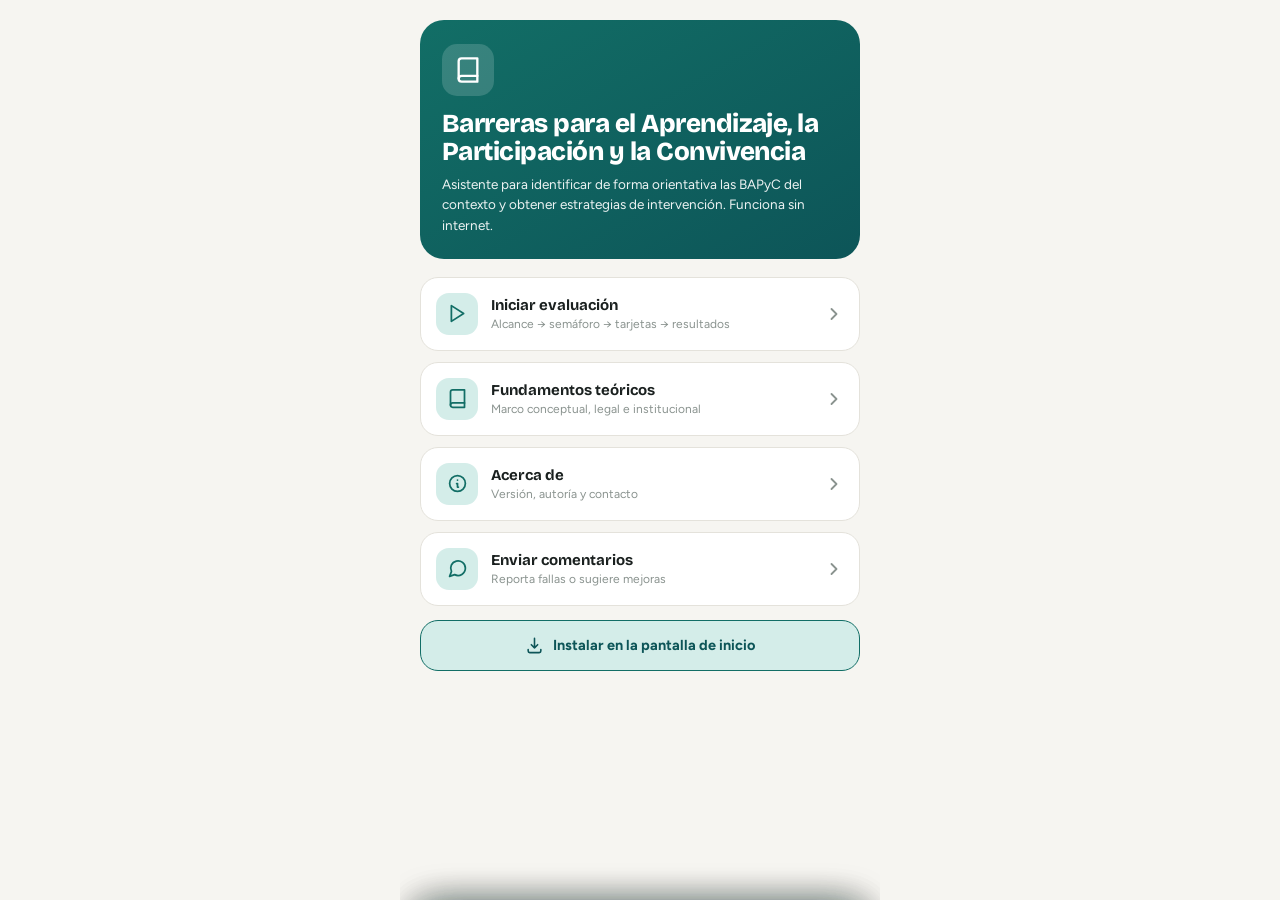
==== commit 02ec1952: "feat: botón 'Ver últimos resultados' en Inicio + persistencia del reporte Guarda el último resultado" ====
--- a/index.html
+++ b/index.html
@@ -14,10 +14,6 @@
   <link rel="stylesheet" href="https://fonts.googleapis.com/css2?family=Bricolage+Grotesque:opsz,wght@12..96,600;12..96,700;12..96,800&family=Figtree:wght@400;500;600;700&display=swap">
   <link rel="stylesheet" href="./styles.css">
   <title>BAPyC · Diagnóstico</title>
-  <script>
-    window.va = window.va || function () { (window.vaq = window.vaq || []).push(arguments); };
-  </script>
-  <script defer src="/_vercel/insights/script.js"></script>
 </head>
 <body>
 <div class="app" id="app">
@@ -34,6 +30,11 @@
         <button class="home-item" id="homeStart">
           <div class="hic"><svg viewBox="0 0 24 24" fill="none" stroke="currentColor" stroke-width="2" stroke-linecap="round" stroke-linejoin="round"><path d="M5 3l14 9-14 9V3z"/></svg></div>
           <div><div class="ht">Iniciar evaluación</div><div class="hs">Alcance → semáforo → tarjetas → resultados</div></div>
+          <svg class="harrow" width="20" height="20" viewBox="0 0 24 24" fill="none" stroke="currentColor" stroke-width="2.2" stroke-linecap="round" stroke-linejoin="round"><path d="M9 6l6 6-6 6"/></svg>
+        </button>
+        <button class="home-item" id="homeResults" style="display:none">
+          <div class="hic"><svg viewBox="0 0 24 24" fill="none" stroke="currentColor" stroke-width="2" stroke-linecap="round" stroke-linejoin="round"><path d="M9 11l3 3L22 4"/><path d="M21 12v7a2 2 0 01-2 2H5a2 2 0 01-2-2V5a2 2 0 012-2h11"/></svg></div>
+          <div><div class="ht">Ver últimos resultados</div><div class="hs" id="homeResultsSub">Consulta el reporte de la última evaluación</div></div>
           <svg class="harrow" width="20" height="20" viewBox="0 0 24 24" fill="none" stroke="currentColor" stroke-width="2.2" stroke-linecap="round" stroke-linejoin="round"><path d="M9 6l6 6-6 6"/></svg>
         </button>
         <button class="home-item" id="homeFund">
@@ -227,6 +228,7 @@
   <!-- ══════════ VIEW 4 · RESULTADOS ══════════ -->
   <section class="view" data-view="resultados">
     <div class="appbar">
+      <div class="back" id="backResults">‹</div>
       <div class="titles">
         <span class="kicker">Paso 4 de 4 · Resultados</span>
         <h2>Barreras identificadas</h2>
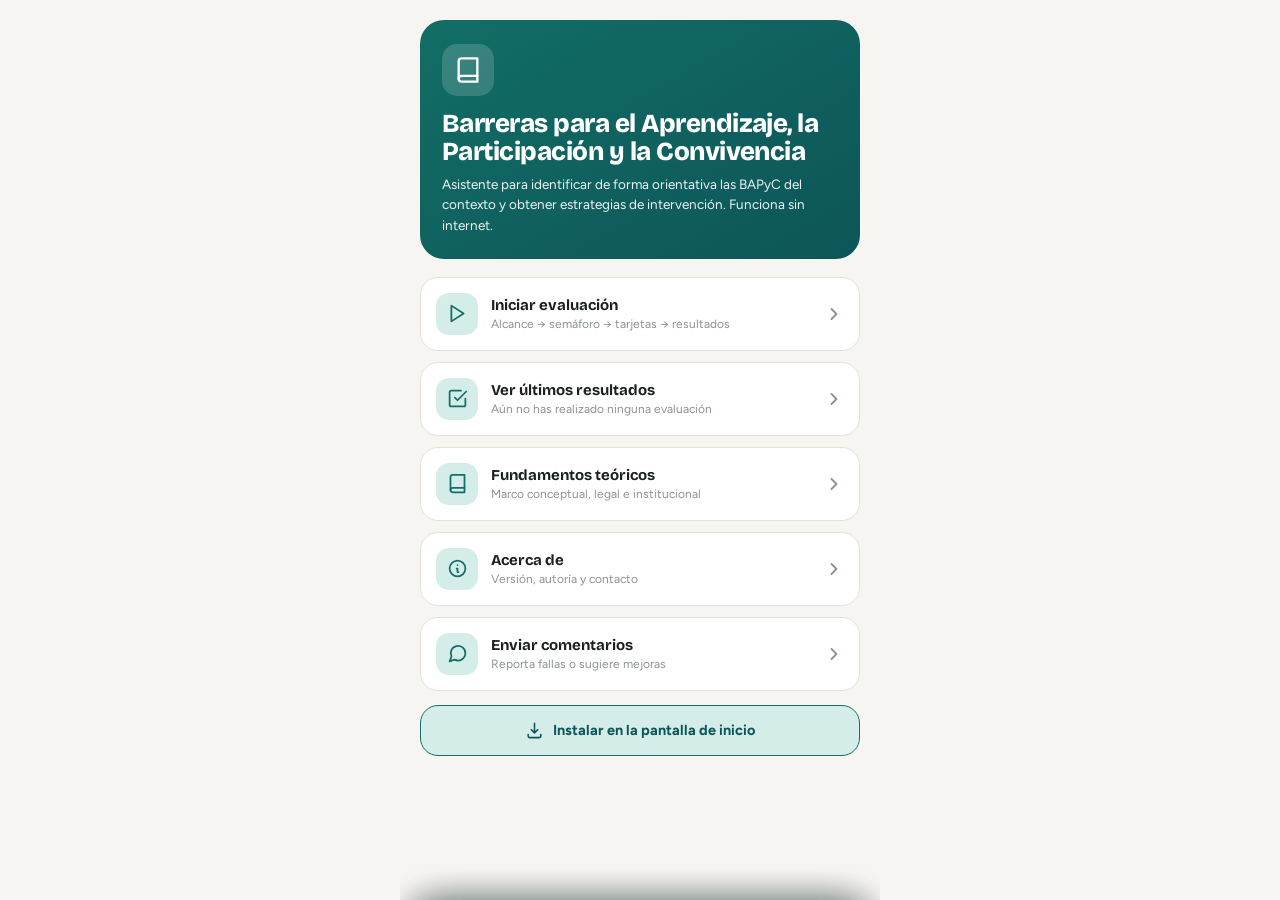
==== commit 91b08c7a: "feat: botón 'Ver últimos resultados' siempre visible + estado vacío El botón aparece aunque no haya " ====
--- a/index.html
+++ b/index.html
@@ -32,7 +32,7 @@
           <div><div class="ht">Iniciar evaluación</div><div class="hs">Alcance → semáforo → tarjetas → resultados</div></div>
           <svg class="harrow" width="20" height="20" viewBox="0 0 24 24" fill="none" stroke="currentColor" stroke-width="2.2" stroke-linecap="round" stroke-linejoin="round"><path d="M9 6l6 6-6 6"/></svg>
         </button>
-        <button class="home-item" id="homeResults" style="display:none">
+        <button class="home-item" id="homeResults">
           <div class="hic"><svg viewBox="0 0 24 24" fill="none" stroke="currentColor" stroke-width="2" stroke-linecap="round" stroke-linejoin="round"><path d="M9 11l3 3L22 4"/><path d="M21 12v7a2 2 0 01-2 2H5a2 2 0 01-2-2V5a2 2 0 012-2h11"/></svg></div>
           <div><div class="ht">Ver últimos resultados</div><div class="hs" id="homeResultsSub">Consulta el reporte de la última evaluación</div></div>
           <svg class="harrow" width="20" height="20" viewBox="0 0 24 24" fill="none" stroke="currentColor" stroke-width="2.2" stroke-linecap="round" stroke-linejoin="round"><path d="M9 6l6 6-6 6"/></svg>
--- a/styles.css
+++ b/styles.css
@@ -330,3 +330,9 @@
 /* toast */
 .toast{position:absolute;left:50%;bottom:calc(env(safe-area-inset-bottom) + 96px);transform:translateX(-50%) translateY(10px);background:var(--ink);color:#fff;font-size:13px;font-weight:600;padding:10px 16px;border-radius:12px;opacity:0;pointer-events:none;transition:.25s;z-index:40;white-space:nowrap;box-shadow:0 8px 24px -10px rgba(0,0,0,.4)}
 .toast.up{opacity:1;transform:translateX(-50%) translateY(0)}
+
+/* estado vacío de resultados (consulta sin evaluación previa) */
+.empty-res{display:flex;flex-direction:column;align-items:center;text-align:center;gap:14px;padding:34px 22px 10px}
+.empty-res svg{width:52px;height:52px;opacity:.9}
+.empty-res p{color:var(--ink2);font-size:14px;line-height:1.5;max-width:340px;margin:0}
+.empty-res .cta{max-width:340px}
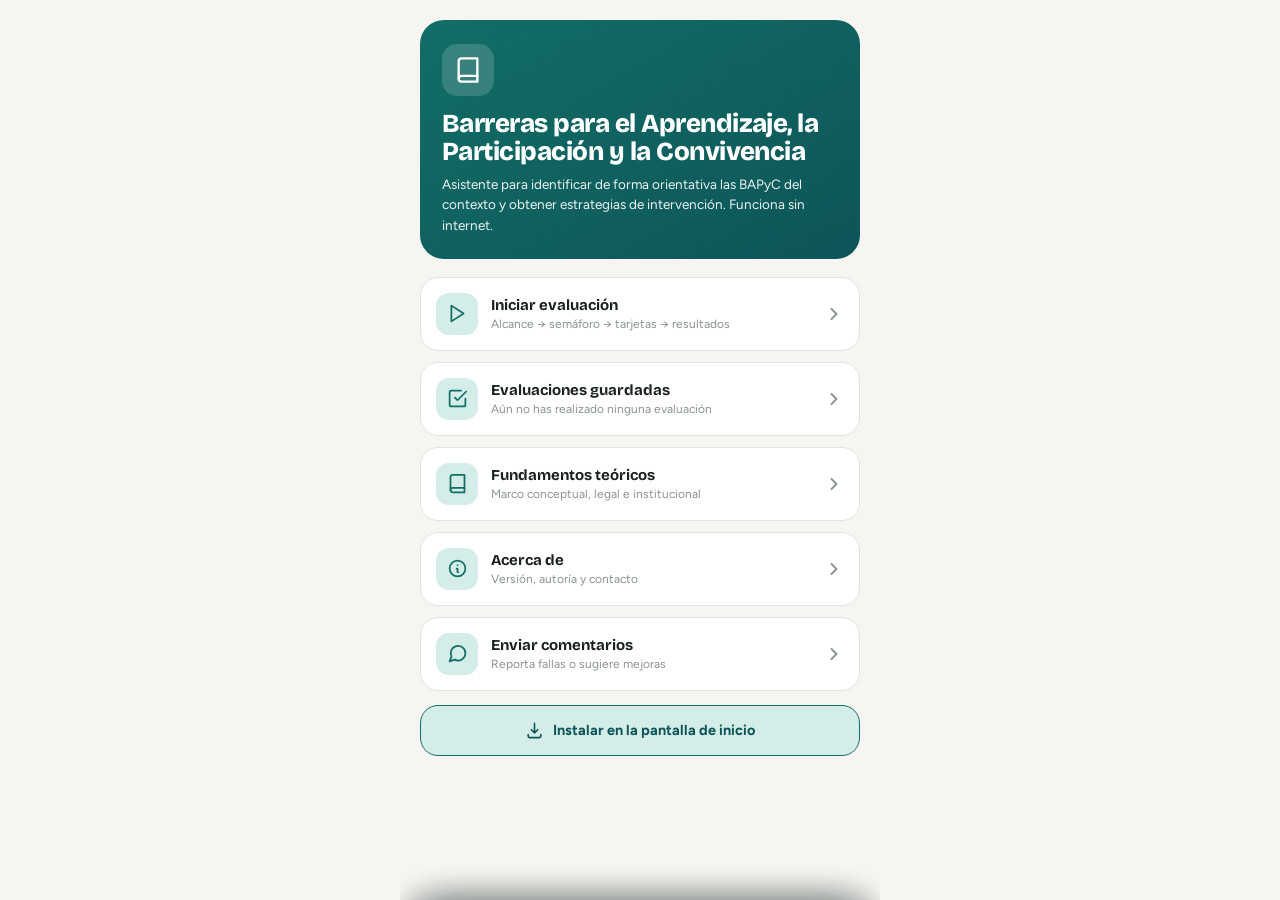
==== commit 5a3a7bb6: "feat: guardar historial de evaluaciones" ====
--- a/index.html
+++ b/index.html
@@ -34,7 +34,7 @@
         </button>
         <button class="home-item" id="homeResults">
           <div class="hic"><svg viewBox="0 0 24 24" fill="none" stroke="currentColor" stroke-width="2" stroke-linecap="round" stroke-linejoin="round"><path d="M9 11l3 3L22 4"/><path d="M21 12v7a2 2 0 01-2 2H5a2 2 0 01-2-2V5a2 2 0 012-2h11"/></svg></div>
-          <div><div class="ht">Ver últimos resultados</div><div class="hs" id="homeResultsSub">Consulta el reporte de la última evaluación</div></div>
+          <div><div class="ht">Evaluaciones guardadas</div><div class="hs" id="homeResultsSub">Consulta tu historial de evaluaciones</div></div>
           <svg class="harrow" width="20" height="20" viewBox="0 0 24 24" fill="none" stroke="currentColor" stroke-width="2.2" stroke-linecap="round" stroke-linejoin="round"><path d="M9 6l6 6-6 6"/></svg>
         </button>
         <button class="home-item" id="homeFund">
@@ -73,7 +73,7 @@
     <div class="body">
       <div class="about-card">
         <div class="about-row"><span class="al">Aplicación</span><span class="av">BAPyC · Diagnóstico</span></div>
-        <div class="about-row"><span class="al">Versión</span><span class="av">PWA 1.1</span></div>
+        <div class="about-row"><span class="al">Versión</span><span class="av">PWA 1.2</span></div>
         <div class="about-row"><span class="al">Desarrollador</span><span class="av">José A. Lara C.</span></div>
         <div class="about-row"><span class="al">Organización</span><span class="av">ARTHYON</span></div>
         <div class="about-row"><span class="al">Contacto</span><span class="av">arthyonapps@gmail.com</span></div>
@@ -225,13 +225,31 @@
     </div>
   </section>
 
+  <!-- ══════════ VIEW · HISTORIAL ══════════ -->
+  <section class="view" data-view="historial">
+    <div class="appbar">
+      <div class="back" id="backHistory">‹</div>
+      <div class="titles">
+        <span class="kicker">Historial</span>
+        <h2>Evaluaciones guardadas</h2>
+      </div>
+    </div>
+    <div class="body" id="historyBody"></div>
+    <div class="foot" id="historyFoot" style="display:none">
+      <button class="cta danger" id="deleteSelected" disabled>
+        <svg width="18" height="18" viewBox="0 0 24 24" fill="none" stroke="currentColor" stroke-width="2.2" stroke-linecap="round" stroke-linejoin="round"><path d="M3 6h18M8 6V4h8v2M6 6l1 15h10l1-15M10 10v7M14 10v7"/></svg>
+        Eliminar seleccionadas
+      </button>
+    </div>
+  </section>
+
   <!-- ══════════ VIEW 4 · RESULTADOS ══════════ -->
   <section class="view" data-view="resultados">
     <div class="appbar">
       <div class="back" id="backResults">‹</div>
       <div class="titles">
-        <span class="kicker">Paso 4 de 4 · Resultados</span>
-        <h2>Barreras identificadas</h2>
+        <span class="kicker" id="resKicker">Paso 4 de 4 · Resultados</span>
+        <h2 id="resTitle">Barreras identificadas</h2>
       </div>
     </div>
     <div class="body" id="resBody"></div>
@@ -292,5 +310,5 @@
 
 <script type="module" src="./js/app.js"></script>
 <script type="module" src="./js/feedback.js"></script>
-</body>
+<script defer src="/_vercel/insights/script.js"></script></body>
 </html>
--- a/styles.css
+++ b/styles.css
@@ -195,6 +195,9 @@
 .cta{width:100%;padding:16px;border:none;border-radius:19px;background:var(--teal);color:#fff;font-family:"Figtree",sans-serif;font-size:15px;font-weight:700;cursor:pointer;display:flex;align-items:center;justify-content:center;gap:8px;transition:.18s}
 .cta:hover{background:var(--teal-dark)}
 .cta:disabled{background:var(--line);color:var(--ink3);cursor:not-allowed}
+.cta.danger{background:var(--risk)}
+.cta.danger:hover{background:#A43D30}
+.cta.danger:disabled{background:var(--line);color:var(--ink3)}
 .cta.ghost{background:#fff;color:var(--teal);border:1.5px solid var(--teal)}
 .cta.ghost:hover{background:var(--teal-ctr)}
 .foot-note{text-align:center;font-size:11.5px;color:var(--ink3);margin-top:9px}
@@ -336,3 +339,25 @@
 .empty-res svg{width:52px;height:52px;opacity:.9}
 .empty-res p{color:var(--ink2);font-size:14px;line-height:1.5;max-width:340px;margin:0}
 .empty-res .cta{max-width:340px}
+
+/* historial de evaluaciones */
+.history-toolbar{display:flex;align-items:center;justify-content:space-between;gap:12px;color:var(--ink2);font-size:13px;margin:3px 0 13px}
+.history-toolbar b{color:var(--ink);font-family:"Bricolage Grotesque",sans-serif;font-size:16px}
+.history-select-all{display:flex;align-items:center;gap:7px;font-size:12px;font-weight:700;color:var(--teal-dark);cursor:pointer}
+.history-select-all input{width:18px;height:18px;accent-color:var(--teal)}
+.history-list{display:flex;flex-direction:column;gap:10px;padding-bottom:4px}
+.history-card{display:grid;grid-template-columns:38px minmax(0,1fr) 20px;align-items:center;background:#fff;border:1.5px solid var(--line);border-radius:16px;padding:10px 12px 10px 10px;transition:.16s}
+.history-card.selected{border-color:var(--teal);background:color-mix(in srgb,var(--teal-ctr) 55%,#fff)}
+.history-check{width:32px;height:44px;display:grid;place-items:center;cursor:pointer}
+.history-check input{position:absolute;opacity:0;pointer-events:none}
+.history-check span{width:23px;height:23px;border:1.8px solid var(--line);border-radius:7px;display:grid;place-items:center;background:#fff;color:transparent;transition:.16s}
+.history-check span svg{width:13px;height:13px}
+.history-check input:checked + span{background:var(--teal);border-color:var(--teal);color:#fff}
+.history-check input:focus-visible + span{outline:3px solid color-mix(in srgb,var(--teal) 25%,transparent);outline-offset:2px}
+.history-open{min-width:0;border:0;background:transparent;text-align:left;padding:4px 7px;cursor:pointer;font-family:"Figtree",sans-serif;display:flex;flex-direction:column;gap:3px}
+.history-open strong{font-family:"Bricolage Grotesque",sans-serif;font-size:15px;color:var(--ink);white-space:nowrap;overflow:hidden;text-overflow:ellipsis}
+.history-date{font-size:11px;font-weight:700;color:var(--teal);font-variant-numeric:tabular-nums}
+.history-summary{font-size:12px;color:var(--ink3);line-height:1.35}
+.history-arrow{width:18px;height:18px;color:var(--ink3)}
+.history-card:hover{border-color:var(--teal)}
+.history-empty h3{font-family:"Bricolage Grotesque",sans-serif;font-size:18px;color:var(--ink)}
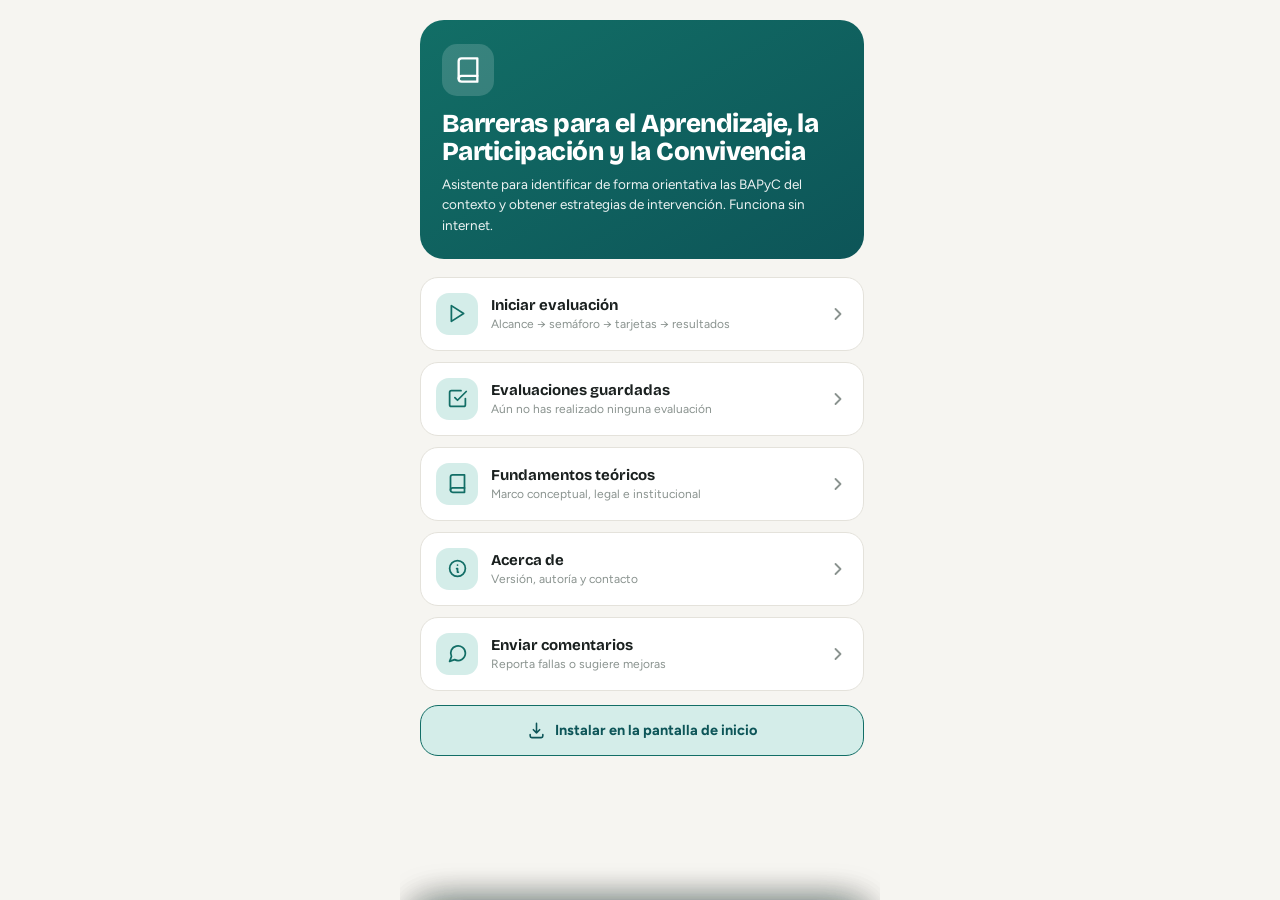
==== commit 98e0a38b: "feat: personaliza estrategias y mejora scroll en escritorio" ====
--- a/index.html
+++ b/index.html
@@ -73,7 +73,7 @@
     <div class="body">
       <div class="about-card">
         <div class="about-row"><span class="al">Aplicación</span><span class="av">BAPyC · Diagnóstico</span></div>
-        <div class="about-row"><span class="al">Versión</span><span class="av">PWA 1.2</span></div>
+        <div class="about-row"><span class="al">Versión</span><span class="av">PWA 1.3</span></div>
         <div class="about-row"><span class="al">Desarrollador</span><span class="av">José A. Lara C.</span></div>
         <div class="about-row"><span class="al">Organización</span><span class="av">ARTHYON</span></div>
         <div class="about-row"><span class="al">Contacto</span><span class="av">arthyonapps@gmail.com</span></div>
@@ -308,6 +308,15 @@
   <div class="toast" id="toast"></div>
 </div>
 
+<nav class="scroll-nav" id="scrollNav" aria-label="Controles de desplazamiento">
+  <button id="scrollUp" type="button" aria-label="Subir contenido" title="Subir">
+    <svg viewBox="0 0 24 24" fill="none" stroke="currentColor" stroke-width="2.2" stroke-linecap="round" stroke-linejoin="round"><path d="M6 15l6-6 6 6"/></svg>
+  </button>
+  <button id="scrollDown" type="button" aria-label="Bajar contenido" title="Bajar">
+    <svg viewBox="0 0 24 24" fill="none" stroke="currentColor" stroke-width="2.2" stroke-linecap="round" stroke-linejoin="round"><path d="M6 9l6 6 6-6"/></svg>
+  </button>
+</nav>
+
 <script type="module" src="./js/app.js"></script>
 <script type="module" src="./js/feedback.js"></script>
 <script defer src="/_vercel/insights/script.js"></script></body>
--- a/styles.css
+++ b/styles.css
@@ -50,6 +50,23 @@
 
 .body{flex:1; min-height:0; overflow-y:auto; padding:4px 20px 24px; -webkit-overflow-scrolling:touch; scrollbar-width:none}
 .body::-webkit-scrollbar{display:none}
+
+/* En escritorio el contenido conserva el formato móvil, pero ofrece una barra
+   visible y controles por bloques para mouse/trackpad. */
+.scroll-nav{display:none}
+@media (min-width:760px) and (hover:hover){
+  .body{scrollbar-width:thin;scrollbar-color:color-mix(in srgb,var(--teal) 58%,transparent) transparent;padding-right:16px}
+  .body::-webkit-scrollbar{display:block;width:8px}
+  .body::-webkit-scrollbar-track{background:transparent}
+  .body::-webkit-scrollbar-thumb{background:color-mix(in srgb,var(--teal) 48%,transparent);border-radius:10px;border:2px solid var(--paper)}
+  .scroll-nav{position:fixed;left:calc(50% + 258px);top:50%;transform:translateY(-50%);z-index:50;display:flex;flex-direction:column;gap:8px;opacity:0;pointer-events:none;transition:opacity .2s}
+  .scroll-nav.available{opacity:1;pointer-events:auto}
+  .scroll-nav button{width:44px;height:44px;border:1px solid var(--line);border-radius:14px;background:#fff;color:var(--teal-dark);box-shadow:0 10px 25px -14px rgba(20,40,36,.45);display:grid;place-items:center;cursor:pointer;transition:.16s}
+  .scroll-nav button:hover:not(:disabled){background:var(--teal-ctr);border-color:var(--teal);transform:translateY(-1px)}
+  .scroll-nav button:focus-visible{outline:3px solid color-mix(in srgb,var(--teal) 28%,transparent);outline-offset:2px}
+  .scroll-nav button:disabled{opacity:.32;cursor:default}
+  .scroll-nav svg{width:19px;height:19px}
+}
 
 /* view switching */
 .view{display:none; flex-direction:column; min-height:0; flex:1}
@@ -145,6 +162,16 @@
 .ev-cam{display:flex;align-items:center;justify-content:center;gap:8px;width:100%;padding:13px;border-radius:14px;border:1.5px dashed var(--line);background:var(--soft);color:var(--ink2);font-weight:700;font-size:13px;cursor:pointer;transition:.15s}
 .ev-cam:hover{border-color:var(--teal);color:var(--teal)}
 .ev-cam.done{border-style:solid;border-color:var(--ok);background:var(--ok-bg);color:var(--ok)}
+
+.result-item{border-top:1px solid var(--line);padding-top:12px;margin-top:12px}
+.result-finding{font-size:13.5px;color:var(--ink);line-height:1.48;margin-top:6px}
+.result-item .bar-ctx{margin-top:7px}
+.result-evidence,.result-follow,.result-route{font-size:12.5px;line-height:1.48;border-radius:11px;padding:9px 11px;margin-top:9px}
+.result-evidence{background:var(--soft);color:var(--ink2)}
+.result-action{margin-top:12px;background:color-mix(in srgb,var(--teal-ctr) 62%,#fff);border-radius:13px;padding:11px 12px}
+.result-action p{font-size:13px;color:var(--ink);line-height:1.48;margin-top:5px}
+.result-follow{background:var(--teal-ctr);color:var(--teal-dark)}
+.result-route{border:1px dashed color-mix(in srgb,var(--teal) 45%,var(--line));color:var(--ink2)}
 
 /* ─── Resultados ───────────────────────────────────────────────────────────── */
 .res-hero{background:linear-gradient(150deg,var(--teal),var(--teal-dark));color:#fff;border-radius:22px;padding:20px;margin-bottom:14px}
